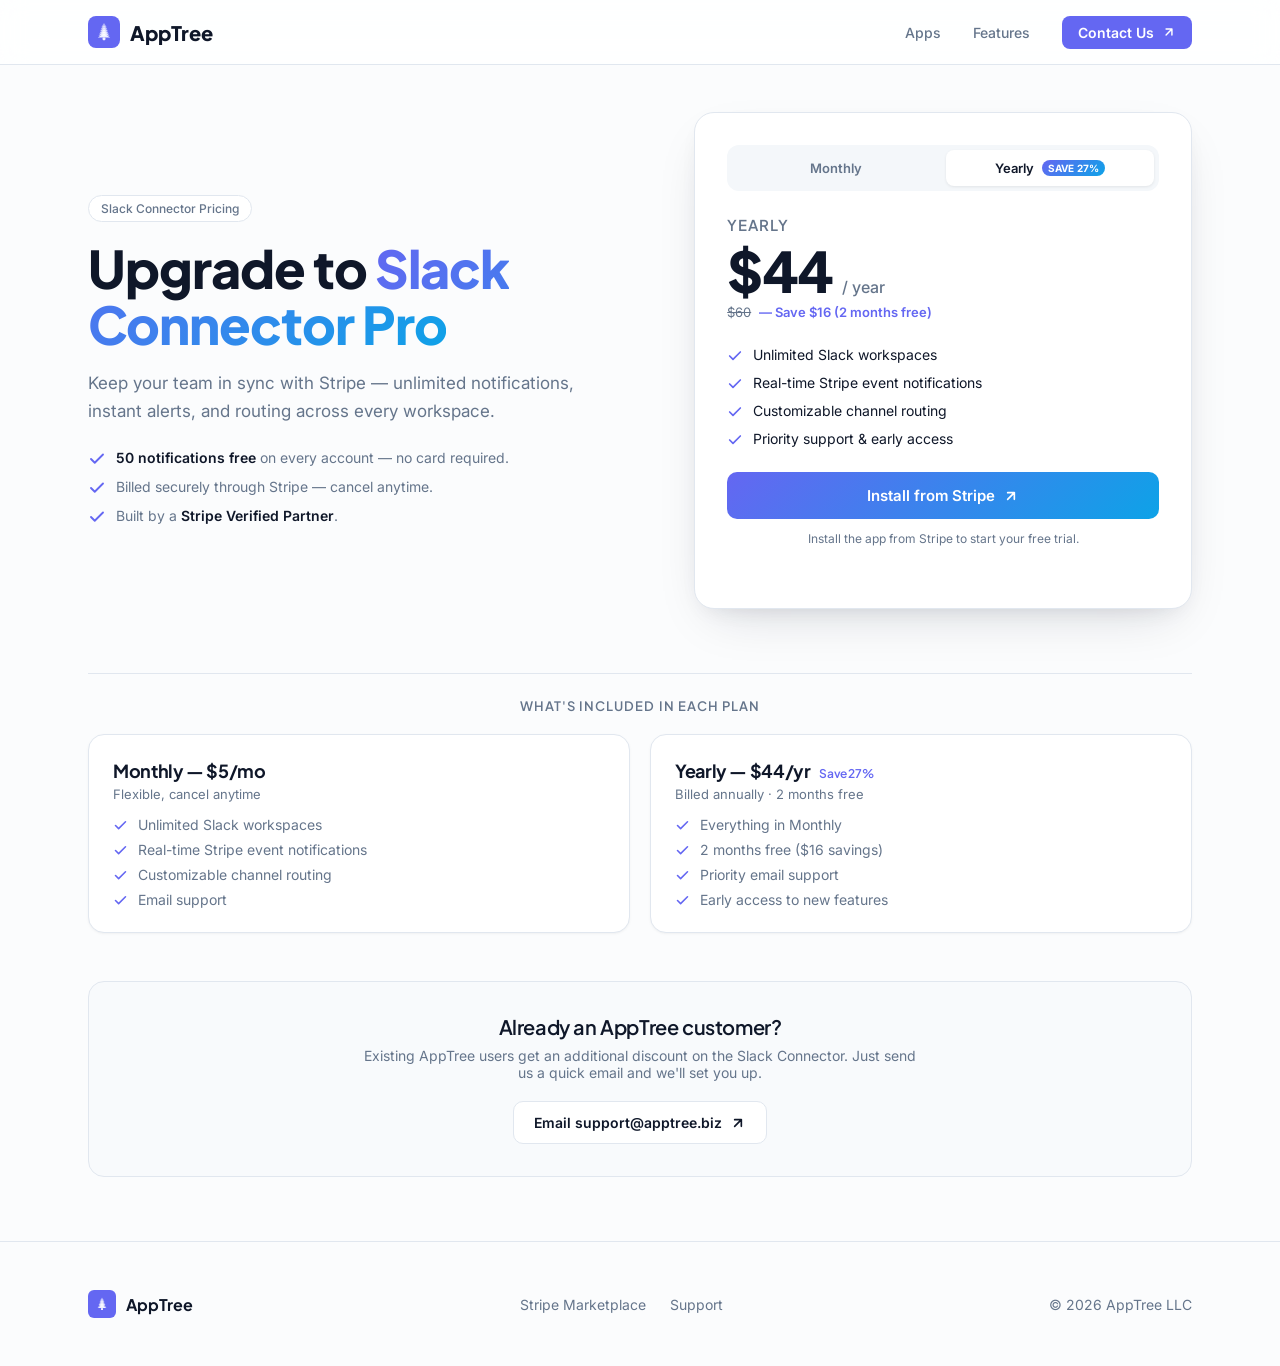
==== public/pricing-static/index.html @ 1237885b "Changes Co-authored-by: hugoburet <162405100+hugoburet@users.noreply.github.com>" ====
<!doctype html>
<html lang="en">
<head>
<meta charset="utf-8" />
<meta name="viewport" content="width=device-width,initial-scale=1" />
<title>Pricing — Slack Connector | AppTree</title>
<meta name="description" content="Simple pricing for AppTree's Slack Connector. Start with 50 free notifications, then $5/month or $44/year." />
<link rel="canonical" href="https://apptree.biz/pricing" />
<link rel="preconnect" href="https://fonts.googleapis.com">
<link rel="preconnect" href="https://fonts.gstatic.com" crossorigin>
<link href="https://fonts.googleapis.com/css2?family=Inter:wght@400;500;600;700;800&family=Plus+Jakarta+Sans:wght@600;700;800&display=swap" rel="stylesheet">
<style>
  :root{
    --bg:hsl(210 40% 99%);
    --fg:hsl(222 47% 11%);
    --card:#ffffff;
    --muted:hsl(210 40% 97%);
    --muted-fg:hsl(215 16% 47%);
    --border:hsl(214 32% 91%);
    --surface:hsl(210 33% 98%);
    --primary:hsl(239 84% 67%);
    --primary-fg:#fff;
    --gradient:linear-gradient(135deg,hsl(239 84% 67%),hsl(199 89% 48%));
    --shadow-card:0 1px 3px 0 rgb(0 0 0/.04),0 1px 2px -1px rgb(0 0 0/.04);
    --shadow-elev:0 20px 50px -20px rgb(15 23 42 /.18),0 8px 24px -12px rgb(15 23 42 /.12);
  }
  *{box-sizing:border-box;margin:0;padding:0}
  html,body{background:var(--bg);color:var(--fg);font-family:'Inter',system-ui,sans-serif;-webkit-font-smoothing:antialiased}
  a{color:inherit;text-decoration:none}
  .display{font-family:'Plus Jakarta Sans','Inter',sans-serif;letter-spacing:-.02em}
  .container{max-width:1152px;margin:0 auto;padding:0 24px}

  /* Navbar */
  .nav{position:fixed;top:0;left:0;right:0;z-index:50;background:rgba(255,255,255,.8);backdrop-filter:blur(12px);border-bottom:1px solid var(--border)}
  .nav-inner{max-width:1152px;margin:0 auto;display:flex;align-items:center;justify-content:space-between;height:64px;padding:0 24px}
  .brand{display:flex;align-items:center;gap:10px}
  .brand-mark{width:32px;height:32px;border-radius:8px;background:var(--primary);display:flex;align-items:center;justify-content:center;color:#fff}
  .brand-name{font-family:'Plus Jakarta Sans',sans-serif;font-weight:800;font-size:20px}
  .nav-links{display:none;gap:32px;align-items:center}
  @media(min-width:768px){.nav-links{display:flex}}
  .nav-link{font-size:14px;font-weight:500;color:var(--muted-fg);transition:color .2s}
  .nav-link:hover{color:var(--fg)}
  .btn{display:inline-flex;align-items:center;justify-content:center;gap:8px;font-weight:600;border-radius:10px;transition:all .2s;cursor:pointer;border:0;text-align:center}
  .btn-primary{background:var(--primary);color:#fff;padding:8px 16px;font-size:14px;border-radius:8px}
  .btn-primary:hover{background:hsl(239 84% 63%)}
  .btn-grad{background-image:var(--gradient);color:#fff;padding:14px 24px;font-size:15px}
  .btn-grad:hover{opacity:.95;box-shadow:0 12px 28px -10px hsl(239 84% 67% /.55)}
  .btn-muted{background:var(--muted);color:var(--fg);padding:12px 20px;font-size:14px}
  .btn-muted:hover{background:hsl(210 40% 94%)}
  .btn-ghost{background:var(--card);color:var(--fg);padding:12px 20px;font-size:14px;border:1px solid var(--border)}
  .btn-ghost:hover{background:var(--muted)}
  .btn-full{width:100%}
  .icon{width:14px;height:14px}
  .icon-lg{width:16px;height:16px}

  /* Main */
  main{padding:112px 0 64px}

  /* Hero split */
  .hero{display:grid;grid-template-columns:1fr;gap:32px;align-items:start;margin-bottom:64px}
  @media(min-width:900px){.hero{grid-template-columns:1.05fr .95fr;gap:56px;align-items:center}}

  .hero-left .chip{display:inline-flex;align-items:center;gap:8px;padding:5px 12px;border-radius:999px;background:var(--card);border:1px solid var(--border);font-size:12px;font-weight:500;color:var(--muted-fg);margin-bottom:18px}
  .hero-left h1{font-family:'Plus Jakarta Sans',sans-serif;font-size:40px;font-weight:800;letter-spacing:-.02em;margin-bottom:18px;line-height:1.08}
  @media(min-width:900px){.hero-left h1{font-size:52px}}
  .grad-text{background-image:var(--gradient);-webkit-background-clip:text;background-clip:text;color:transparent}
  .lead{font-size:17px;color:var(--muted-fg);line-height:1.6;margin-bottom:24px;max-width:520px}
  .acct-badge{display:inline-flex;align-items:center;gap:8px;padding:6px 14px;border-radius:999px;background:hsl(239 84% 67% /.08);border:1px solid hsl(239 84% 67% /.25);font-size:13px;font-weight:500;color:var(--primary);margin-bottom:18px;font-family:ui-monospace,SFMono-Regular,Menlo,monospace}
  .acct-badge .dot{width:6px;height:6px;border-radius:999px;background:var(--primary)}
  .trust{display:flex;flex-direction:column;gap:10px;margin-top:8px}
  .trust li{display:flex;align-items:flex-start;gap:10px;font-size:14px;color:var(--muted-fg);list-style:none}
  .trust svg{width:18px;height:18px;color:var(--primary);flex-shrink:0;margin-top:1px}

  /* Upgrade card (right side, above fold) */
  .upgrade-card{background:var(--card);border:1px solid var(--border);border-radius:20px;padding:8px;box-shadow:var(--shadow-elev);position:relative}
  .upgrade-card-inner{padding:24px}
  .toggle{display:grid;grid-template-columns:1fr 1fr;gap:6px;padding:5px;background:var(--muted);border-radius:12px;margin-bottom:24px;position:relative}
  .toggle button{background:transparent;border:0;font:inherit;font-weight:600;font-size:13px;color:var(--muted-fg);padding:10px 8px;border-radius:8px;cursor:pointer;transition:all .2s;display:flex;align-items:center;justify-content:center;gap:8px}
  .toggle button.active{background:var(--card);color:var(--fg);box-shadow:0 1px 3px rgb(0 0 0/.08)}
  .save-pill{font-size:10px;font-weight:700;padding:2px 6px;border-radius:999px;background-image:var(--gradient);color:#fff;letter-spacing:.02em}

  .plan-name{font-family:'Plus Jakarta Sans',sans-serif;font-size:15px;font-weight:600;color:var(--muted-fg);margin-bottom:8px;text-transform:uppercase;letter-spacing:.06em}
  .price-row{display:flex;align-items:baseline;gap:10px;margin-bottom:6px}
  .price{font-family:'Plus Jakarta Sans',sans-serif;font-size:56px;font-weight:800;letter-spacing:-.03em;line-height:1}
  .price-suffix{color:var(--muted-fg);font-size:16px;font-weight:500}
  .price-note{font-size:13px;color:var(--muted-fg);margin-bottom:22px;min-height:20px}
  .price-note .strike{text-decoration:line-through}
  .price-note .savings{color:var(--primary);font-weight:600}

  .upgrade-features{list-style:none;display:flex;flex-direction:column;gap:10px;margin-bottom:24px}
  .upgrade-features li{display:flex;align-items:flex-start;gap:10px;font-size:14px;color:var(--fg)}
  .upgrade-features svg{width:16px;height:16px;color:var(--primary);margin-top:2px;flex-shrink:0}

  .micro{font-size:12px;color:var(--muted-fg);text-align:center;margin-top:12px}
  .err{color:#b91c1c;font-size:13px;margin-top:12px;text-align:center;min-height:18px}
  .btn[disabled]{opacity:.6;cursor:wait}

  /* Below the fold */
  .details{padding-top:24px;border-top:1px solid var(--border)}
  .details-title{font-family:'Plus Jakarta Sans',sans-serif;font-size:13px;font-weight:600;text-transform:uppercase;letter-spacing:.08em;color:var(--muted-fg);margin-bottom:20px;text-align:center}
  .compare{display:grid;grid-template-columns:1fr;gap:20px;margin-bottom:48px}
  @media(min-width:768px){.compare{grid-template-columns:1fr 1fr}}
  .compare-card{border:1px solid var(--border);background:var(--card);border-radius:16px;padding:24px;box-shadow:var(--shadow-card)}
  .compare-card h3{font-family:'Plus Jakarta Sans',sans-serif;font-size:18px;font-weight:700;margin-bottom:4px}
  .compare-card .tag{font-size:13px;color:var(--muted-fg);margin-bottom:14px}
  .compare-card ul{list-style:none;display:flex;flex-direction:column;gap:8px}
  .compare-card li{display:flex;align-items:flex-start;gap:10px;font-size:14px;color:var(--muted-fg)}
  .compare-card svg{width:15px;height:15px;color:var(--primary);margin-top:2px;flex-shrink:0}

  .cta-box{border:1px solid var(--border);background:var(--surface);border-radius:16px;padding:32px;text-align:center}
  .cta-box h3{font-family:'Plus Jakarta Sans',sans-serif;font-size:20px;font-weight:600;margin-bottom:8px}
  .cta-box p{color:var(--muted-fg);margin-bottom:20px;max-width:560px;margin-left:auto;margin-right:auto;font-size:14px}

  /* Success */
  .success-box{border:1px solid var(--border);background:var(--card);border-radius:20px;padding:64px 32px;text-align:center;box-shadow:var(--shadow-elev);max-width:560px;margin:32px auto}
  .success-emoji{font-size:56px;margin-bottom:16px;display:block}
  .success-box h2{font-family:'Plus Jakarta Sans',sans-serif;font-size:36px;font-weight:800;letter-spacing:-.02em;margin-bottom:12px}
  .success-box p{color:var(--muted-fg);margin-bottom:28px;font-size:16px}
  .hidden{display:none !important}

  /* Footer */
  footer{padding:48px 0;background:var(--bg);border-top:1px solid var(--border)}
  .footer-inner{max-width:1152px;margin:0 auto;padding:0 24px;display:flex;flex-direction:column;align-items:center;gap:24px}
  @media(min-width:768px){.footer-inner{flex-direction:row;justify-content:space-between}}
  .footer-brand{display:flex;align-items:center;gap:10px}
  .footer-mark{width:28px;height:28px;border-radius:6px;background:var(--primary);display:flex;align-items:center;justify-content:center;color:#fff}
  .footer-links{display:flex;align-items:center;gap:24px;font-size:14px;color:var(--muted-fg)}
  .footer-links a:hover{color:var(--fg)}
  .footer-meta{display:flex;align-items:center;gap:24px;font-size:14px;color:var(--muted-fg)}
</style>
</head>
<body>

<nav class="nav" aria-label="Primary">
  <div class="nav-inner">
    <a class="brand" href="/">
      <span class="brand-mark" aria-hidden="true">
        <svg width="22" height="22" viewBox="0 0 32 32" fill="none">
          <polygon points="16,3 12,9 20,9" fill="currentColor" opacity=".5"/>
          <polygon points="16,6 11,12 21,12" fill="currentColor" opacity=".6"/>
          <polygon points="16,9 10,15 22,15" fill="currentColor" opacity=".7"/>
          <polygon points="16,12 9,18 23,18" fill="currentColor" opacity=".8"/>
          <polygon points="16,15 8,21 24,21" fill="currentColor" opacity=".85"/>
          <polygon points="16,18 7,24 25,24" fill="currentColor" opacity=".9"/>
          <rect x="14" y="24" width="4" height="4" rx="1" fill="currentColor" opacity=".9"/>
        </svg>
      </span>
      <span class="brand-name">AppTree</span>
    </a>
    <div class="nav-links">
      <a class="nav-link" href="https://marketplace.stripe.com/apps/invoice-and-customer-uploader" target="_blank" rel="noopener">Apps</a>
      <a class="nav-link" href="/#features">Features</a>
      <a class="btn btn-primary" href="mailto:support@apptree.biz">
        Contact Us
        <svg class="icon" viewBox="0 0 24 24" fill="none" stroke="currentColor" stroke-width="2.5" stroke-linecap="round" stroke-linejoin="round"><path d="M7 17 17 7M7 7h10v10"/></svg>
      </a>
    </div>
  </div>
</nav>

<main>
  <div class="container">

    <!-- Success state -->
    <div id="success-state" class="hidden">
      <div class="success-box">
        <span class="success-emoji" aria-hidden="true">🎉</span>
        <h2>You're on Pro</h2>
        <p>Thanks for upgrading. Your Slack Connector is now unlocked — head back to Stripe to start using it.</p>
        <a class="btn btn-grad" href="https://dashboard.stripe.com/apps">
          Open Stripe dashboard
          <svg class="icon-lg" viewBox="0 0 24 24" fill="none" stroke="currentColor" stroke-width="2.5" stroke-linecap="round" stroke-linejoin="round"><path d="M7 17 17 7M7 7h10v10"/></svg>
        </a>
      </div>
    </div>

    <!-- Pricing state -->
    <div id="pricing-state">

      <!-- HERO: split layout, upgrade above the fold -->
      <section class="hero">

        <!-- LEFT: title + pitch -->
        <div class="hero-left">
          <div class="chip">Slack Connector Pricing</div>
          <div id="acct-badge" class="acct-badge hidden"><span class="dot"></span><span>Upgrading account <span id="acct-id"></span></span></div>
          <h1>Upgrade to <span class="grad-text">Slack Connector Pro</span></h1>
          <p class="lead">Keep your team in sync with Stripe — unlimited notifications, instant alerts, and routing across every workspace.</p>
          <ul class="trust">
            <li><svg viewBox="0 0 24 24" fill="none" stroke="currentColor" stroke-width="2.5" stroke-linecap="round" stroke-linejoin="round"><polyline points="20 6 9 17 4 12"/></svg><span><strong style="color:var(--fg);font-weight:600">50 notifications free</strong> on every account — no card required.</span></li>
            <li><svg viewBox="0 0 24 24" fill="none" stroke="currentColor" stroke-width="2.5" stroke-linecap="round" stroke-linejoin="round"><polyline points="20 6 9 17 4 12"/></svg><span>Billed securely through Stripe — cancel anytime.</span></li>
            <li><svg viewBox="0 0 24 24" fill="none" stroke="currentColor" stroke-width="2.5" stroke-linecap="round" stroke-linejoin="round"><polyline points="20 6 9 17 4 12"/></svg><span>Built by a <strong style="color:var(--fg);font-weight:600">Stripe Verified Partner</strong>.</span></li>
          </ul>
        </div>

        <!-- RIGHT: upgrade card -->
        <aside class="upgrade-card" aria-label="Choose a plan">
          <div class="upgrade-card-inner">

            <div class="toggle" role="tablist" aria-label="Billing interval">
              <button type="button" id="tab-monthly" role="tab" aria-selected="false" data-interval="monthly">Monthly</button>
              <button type="button" id="tab-yearly" class="active" role="tab" aria-selected="true" data-interval="yearly">
                Yearly
                <span class="save-pill">SAVE 27%</span>
              </button>
            </div>

            <div class="plan-name" id="plan-name">Yearly</div>
            <div class="price-row">
              <span class="price" id="price">$5</span>
              <span class="price-suffix" id="price-suffix">/ month</span>
            </div>
            <div class="price-note" id="price-note">Flexible, cancel anytime.</div>

            <ul class="upgrade-features">
              <li><svg viewBox="0 0 24 24" fill="none" stroke="currentColor" stroke-width="2.5" stroke-linecap="round" stroke-linejoin="round"><polyline points="20 6 9 17 4 12"/></svg><span>Unlimited Slack workspaces</span></li>
              <li><svg viewBox="0 0 24 24" fill="none" stroke="currentColor" stroke-width="2.5" stroke-linecap="round" stroke-linejoin="round"><polyline points="20 6 9 17 4 12"/></svg><span>Real-time Stripe event notifications</span></li>
              <li><svg viewBox="0 0 24 24" fill="none" stroke="currentColor" stroke-width="2.5" stroke-linecap="round" stroke-linejoin="round"><polyline points="20 6 9 17 4 12"/></svg><span>Customizable channel routing</span></li>
              <li id="feat-priority" class="hidden"><svg viewBox="0 0 24 24" fill="none" stroke="currentColor" stroke-width="2.5" stroke-linecap="round" stroke-linejoin="round"><polyline points="20 6 9 17 4 12"/></svg><span>Priority support &amp; early access</span></li>
            </ul>

            <a id="upgrade-btn" class="btn btn-grad btn-full upgrade-btn" data-interval="monthly" href="https://marketplace.stripe.com/apps/slack-connector" target="_blank" rel="noopener">
              <span class="btn-label">Install from Stripe</span>
              <svg class="icon-lg" viewBox="0 0 24 24" fill="none" stroke="currentColor" stroke-width="2.5" stroke-linecap="round" stroke-linejoin="round"><path d="M7 17 17 7M7 7h10v10"/></svg>
            </a>

            <p class="micro" id="micro-note">Install the app from Stripe to start your free trial.</p>
            <p id="checkout-err" class="err" role="alert"></p>
          </div>
        </aside>

      </section>

      <!-- Below the fold: details & CTA -->
      <section class="details">
        <h2 class="details-title">What's included in each plan</h2>
        <div class="compare">
          <div class="compare-card">
            <h3 class="display">Monthly — $5/mo</h3>
            <p class="tag">Flexible, cancel anytime</p>
            <ul>
              <li><svg viewBox="0 0 24 24" fill="none" stroke="currentColor" stroke-width="2.5" stroke-linecap="round" stroke-linejoin="round"><polyline points="20 6 9 17 4 12"/></svg><span>Unlimited Slack workspaces</span></li>
              <li><svg viewBox="0 0 24 24" fill="none" stroke="currentColor" stroke-width="2.5" stroke-linecap="round" stroke-linejoin="round"><polyline points="20 6 9 17 4 12"/></svg><span>Real-time Stripe event notifications</span></li>
              <li><svg viewBox="0 0 24 24" fill="none" stroke="currentColor" stroke-width="2.5" stroke-linecap="round" stroke-linejoin="round"><polyline points="20 6 9 17 4 12"/></svg><span>Customizable channel routing</span></li>
              <li><svg viewBox="0 0 24 24" fill="none" stroke="currentColor" stroke-width="2.5" stroke-linecap="round" stroke-linejoin="round"><polyline points="20 6 9 17 4 12"/></svg><span>Email support</span></li>
            </ul>
          </div>
          <div class="compare-card">
            <h3 class="display">Yearly — $44/yr <span style="font-size:12px;font-weight:600;color:var(--primary);margin-left:6px">Save 27%</span></h3>
            <p class="tag">Billed annually · 2 months free</p>
            <ul>
              <li><svg viewBox="0 0 24 24" fill="none" stroke="currentColor" stroke-width="2.5" stroke-linecap="round" stroke-linejoin="round"><polyline points="20 6 9 17 4 12"/></svg><span>Everything in Monthly</span></li>
              <li><svg viewBox="0 0 24 24" fill="none" stroke="currentColor" stroke-width="2.5" stroke-linecap="round" stroke-linejoin="round"><polyline points="20 6 9 17 4 12"/></svg><span>2 months free ($16 savings)</span></li>
              <li><svg viewBox="0 0 24 24" fill="none" stroke="currentColor" stroke-width="2.5" stroke-linecap="round" stroke-linejoin="round"><polyline points="20 6 9 17 4 12"/></svg><span>Priority email support</span></li>
              <li><svg viewBox="0 0 24 24" fill="none" stroke="currentColor" stroke-width="2.5" stroke-linecap="round" stroke-linejoin="round"><polyline points="20 6 9 17 4 12"/></svg><span>Early access to new features</span></li>
            </ul>
          </div>
        </div>

        <div class="cta-box">
          <h3 class="display">Already an AppTree customer?</h3>
          <p>Existing AppTree users get an additional discount on the Slack Connector. Just send us a quick email and we'll set you up.</p>
          <a class="btn btn-ghost" href="mailto:support@apptree.biz?subject=AppTree%20user%20discount%20%E2%80%94%20Slack%20Connector">
            Email support@apptree.biz
            <svg class="icon-lg" viewBox="0 0 24 24" fill="none" stroke="currentColor" stroke-width="2.5" stroke-linecap="round" stroke-linejoin="round"><path d="M7 17 17 7M7 7h10v10"/></svg>
          </a>
        </div>
      </section>

    </div>

  </div>
</main>

<footer>
  <div class="footer-inner">
    <div class="footer-brand">
      <span class="footer-mark" aria-hidden="true">
        <svg width="16" height="16" viewBox="0 0 32 32" fill="none">
          <polygon points="16,3 12,9 20,9" fill="currentColor" opacity=".5"/>
          <polygon points="16,6 11,12 21,12" fill="currentColor" opacity=".6"/>
          <polygon points="16,9 10,15 22,15" fill="currentColor" opacity=".7"/>
          <polygon points="16,12 9,18 23,18" fill="currentColor" opacity=".8"/>
          <polygon points="16,15 8,21 24,21" fill="currentColor" opacity=".85"/>
          <polygon points="16,18 7,24 25,24" fill="currentColor" opacity=".9"/>
          <rect x="14" y="24" width="4" height="4" rx="1" fill="currentColor" opacity=".9"/>
        </svg>
      </span>
      <span style="font-family:'Plus Jakarta Sans',sans-serif;font-weight:700">AppTree</span>
    </div>
    <div class="footer-links">
      <a href="https://marketplace.stripe.com/apps/invoice-and-customer-uploader" target="_blank" rel="noopener">Stripe Marketplace</a>
      <a href="/support">Support</a>
    </div>
    <div class="footer-meta">
      <p>© <span id="yr"></span> AppTree LLC</p>
    </div>
  </div>
</footer>

<script>
  document.getElementById('yr').textContent = new Date().getFullYear();

  (function () {
    var CHECKOUT_URL = 'https://gbtzgszldsarfwzcqoiz.supabase.co/functions/v1/create-checkout-session';
    var MARKETPLACE_URL = 'https://marketplace.stripe.com/apps/slack-connector';
    var SUCCESS_URL = 'https://apptree.biz/pricing/?success=true';
    var CANCEL_URL = 'https://apptree.biz/pricing/';

    var params = new URLSearchParams(window.location.search);
    var accountId = params.get('account_id');
    var isSuccess = params.get('success') === 'true';

    // Success state
    if (isSuccess) {
      document.getElementById('pricing-state').classList.add('hidden');
      document.getElementById('success-state').classList.remove('hidden');
      return;
    }

    // Account badge
    if (accountId) {
      var badge = document.getElementById('acct-badge');
      var trunc = accountId.length > 18 ? accountId.slice(0, 14) + '…' : accountId;
      document.getElementById('acct-id').textContent = trunc;
      badge.title = accountId;
      badge.classList.remove('hidden');
    }

    // Plan state + toggle
    var PLANS = {
      monthly: {
        name: 'Monthly',
        price: '$5',
        suffix: '/ month',
        note: 'Flexible, cancel anytime.',
        priority: false
      },
      yearly: {
        name: 'Yearly',
        price: '$44',
        suffix: '/ year',
        note: '<span class="strike">$60</span> &nbsp;<span class="savings">— Save $16 (2 months free)</span>',
        priority: true
      }
    };

    var current = 'yearly';
    var priceEl = document.getElementById('price');
    var suffixEl = document.getElementById('price-suffix');
    var noteEl = document.getElementById('price-note');
    var planNameEl = document.getElementById('plan-name');
    var priorityEl = document.getElementById('feat-priority');
    var btn = document.getElementById('upgrade-btn');
    var microEl = document.getElementById('micro-note');
    var errEl = document.getElementById('checkout-err');
    var tabs = {
      monthly: document.getElementById('tab-monthly'),
      yearly: document.getElementById('tab-yearly')
    };

    function setPlan(key) {
      current = key;
      var p = PLANS[key];
      priceEl.textContent = p.price;
      suffixEl.textContent = p.suffix;
      noteEl.innerHTML = p.note;
      planNameEl.textContent = p.name;
      priorityEl.classList.toggle('hidden', !p.priority);
      btn.setAttribute('data-interval', key);
      Object.keys(tabs).forEach(function (k) {
        var active = (k === key);
        tabs[k].classList.toggle('active', active);
        tabs[k].setAttribute('aria-selected', active ? 'true' : 'false');
      });
    }

    tabs.monthly.addEventListener('click', function () { setPlan('monthly'); });
    tabs.yearly.addEventListener('click', function () { setPlan('yearly'); });

    // Sync UI to default plan
    setPlan(current);

    // Configure CTA depending on account_id
    if (accountId) {
      btn.querySelector('.btn-label').textContent = 'Upgrade to Pro';
      btn.removeAttribute('target');
      btn.removeAttribute('rel');
      btn.setAttribute('href', '#');
      microEl.textContent = 'Secure checkout powered by Stripe.';
    }

    btn.addEventListener('click', function (e) {
      if (!accountId) return; // fall through to marketplace link (app not installed yet)
      e.preventDefault();
      if (btn.hasAttribute('disabled')) return;

      errEl.textContent = '';
      var label = btn.querySelector('.btn-label');
      var originalText = label.textContent;
      label.textContent = 'Redirecting…';
      btn.setAttribute('disabled', 'disabled');

      fetch(CHECKOUT_URL, {
        method: 'POST',
        headers: { 'Content-Type': 'application/json' },
        body: JSON.stringify({
          account_id: accountId,
          billing_interval: current,
          success_url: SUCCESS_URL,
          cancel_url: CANCEL_URL + '?account_id=' + encodeURIComponent(accountId)
        })
      })
        .then(function (r) {
          if (!r.ok) throw new Error('Checkout request failed (' + r.status + ')');
          return r.json();
        })
        .then(function (data) {
          if (data && data.url) {
            window.location.href = data.url;
          } else {
            throw new Error('No checkout URL returned');
          }
        })
        .catch(function (err) {
          errEl.textContent = err.message + '. Please try again or contact support@apptree.biz.';
          label.textContent = originalText;
          btn.removeAttribute('disabled');
        });
    });
  })();
</script>
</body>
</html>
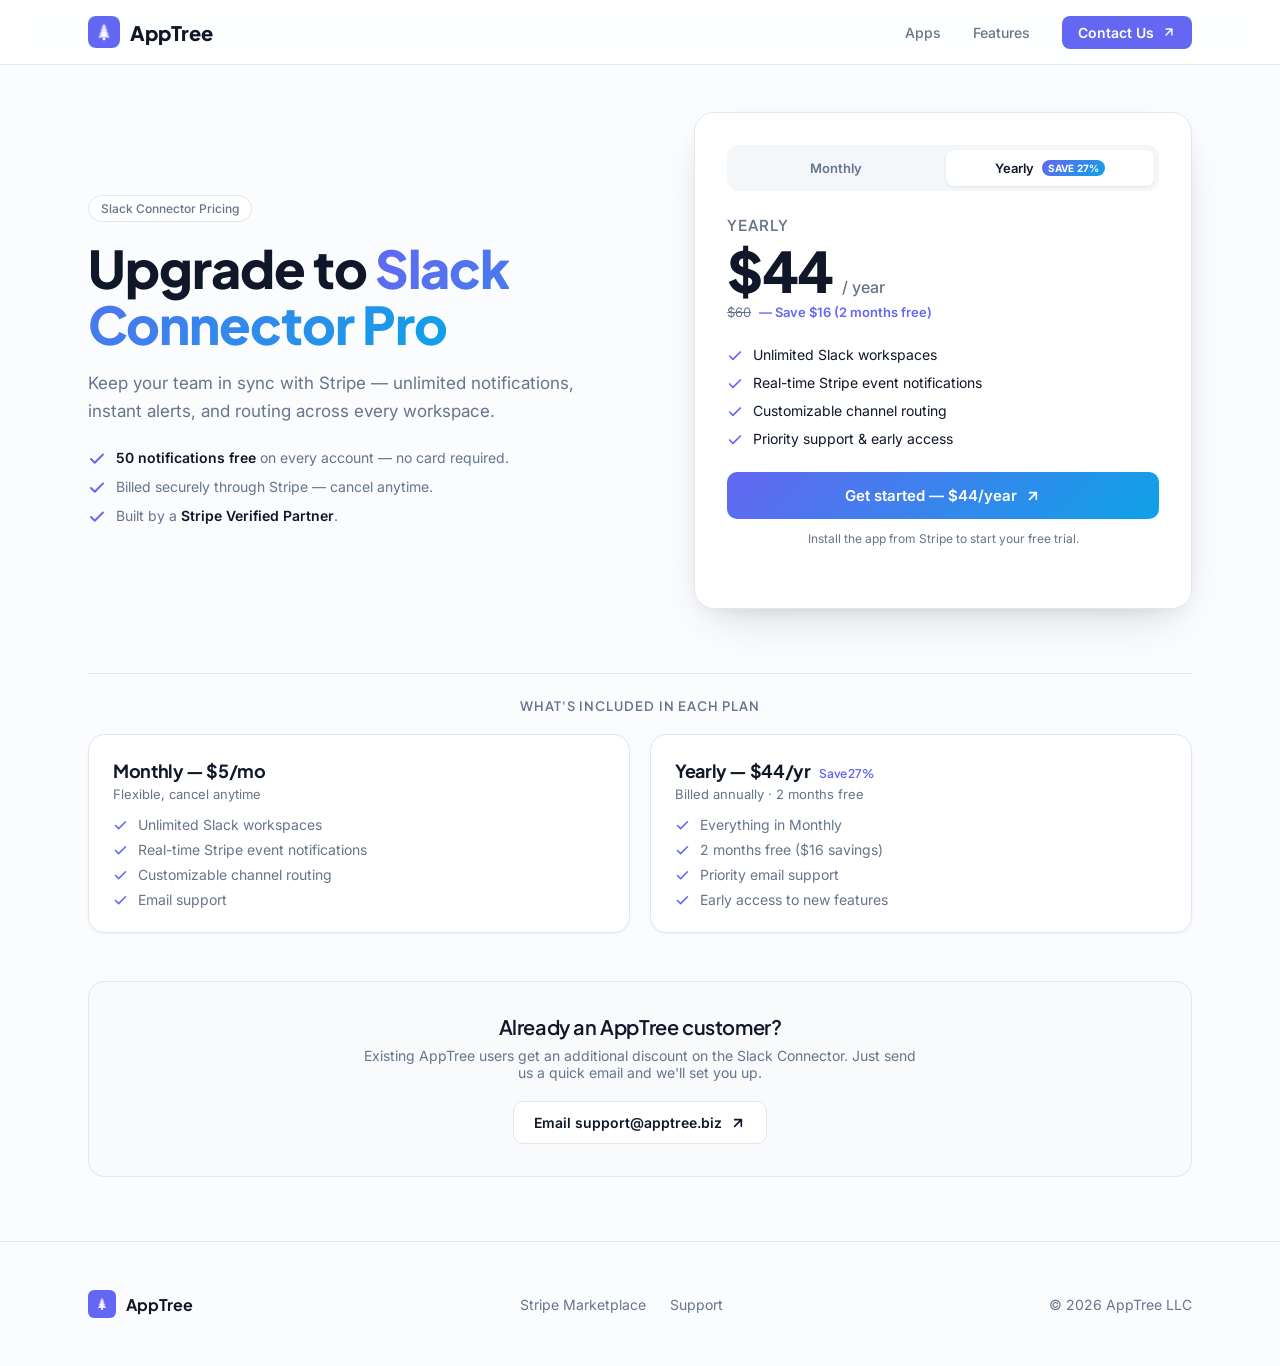
==== commit def793b3: "Changes Co-authored-by: hugoburet <162405100+hugoburet@users.noreply.github.com>" ====
--- a/public/pricing-static/index.html
+++ b/public/pricing-static/index.html
@@ -219,8 +219,8 @@
               <li id="feat-priority" class="hidden"><svg viewBox="0 0 24 24" fill="none" stroke="currentColor" stroke-width="2.5" stroke-linecap="round" stroke-linejoin="round"><polyline points="20 6 9 17 4 12"/></svg><span>Priority support &amp; early access</span></li>
             </ul>
 
-            <a id="upgrade-btn" class="btn btn-grad btn-full upgrade-btn" data-interval="monthly" href="https://marketplace.stripe.com/apps/slack-connector" target="_blank" rel="noopener">
-              <span class="btn-label">Install from Stripe</span>
+            <a id="upgrade-btn" class="btn btn-grad btn-full upgrade-btn" data-interval="yearly" href="https://marketplace.stripe.com/apps/slack-connector" target="_blank" rel="noopener">
+              <span class="btn-label">Get started — $44/year</span>
               <svg class="icon-lg" viewBox="0 0 24 24" fill="none" stroke="currentColor" stroke-width="2.5" stroke-linecap="round" stroke-linejoin="round"><path d="M7 17 17 7M7 7h10v10"/></svg>
             </a>
 
